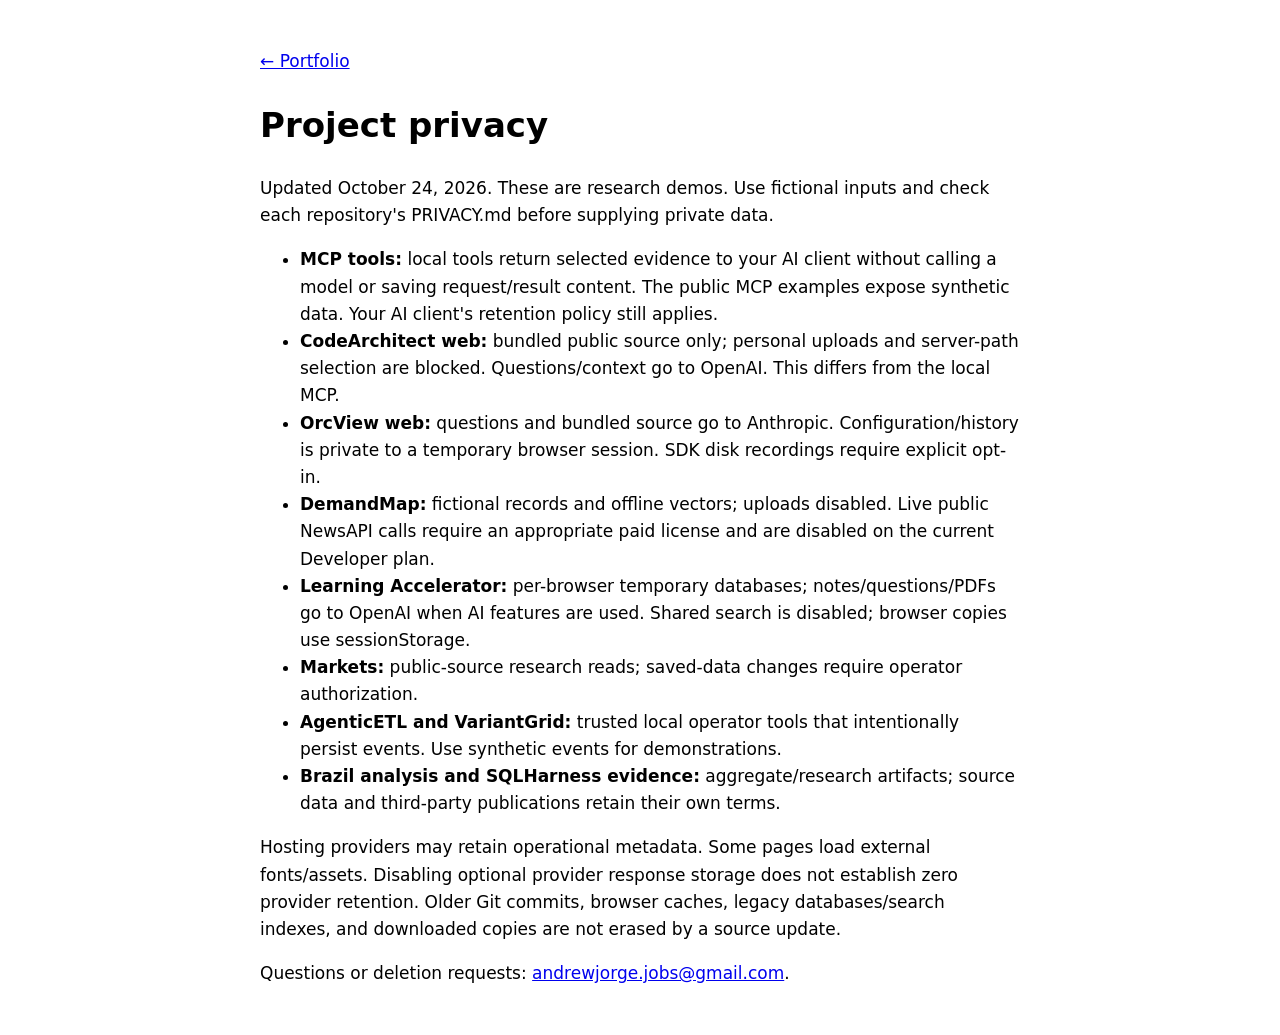
==== privacy.html @ 9eb71bf6 "Make project privacy boundaries discoverable from the portfolio" ====
<!doctype html><html lang="en"><meta charset="utf-8"><meta name="viewport" content="width=device-width,initial-scale=1"><meta name="referrer" content="no-referrer"><title>Project privacy — Andrew Jorge</title><body style="max-width:760px;margin:48px auto;padding:0 24px;font:17px/1.6 system-ui"><a href="/">← Portfolio</a><h1>Project privacy</h1><p>Updated October 24, 2026. These are research demos. Use fictional inputs and check each repository's PRIVACY.md before supplying private data.</p><ul><li><strong>MCP tools:</strong> local tools return selected evidence to your AI client without calling a model or saving request/result content. The public MCP examples expose synthetic data. Your AI client's retention policy still applies.</li><li><strong>CodeArchitect web:</strong> bundled public source only; personal uploads and server-path selection are blocked. Questions/context go to OpenAI. This differs from the local MCP.</li><li><strong>OrcView web:</strong> questions and bundled source go to Anthropic. Configuration/history is private to a temporary browser session. SDK disk recordings require explicit opt-in.</li><li><strong>DemandMap:</strong> fictional records and offline vectors; uploads disabled. Live public NewsAPI calls require an appropriate paid license and are disabled on the current Developer plan.</li><li><strong>Learning Accelerator:</strong> per-browser temporary databases; notes/questions/PDFs go to OpenAI when AI features are used. Shared search is disabled; browser copies use sessionStorage.</li><li><strong>Markets:</strong> public-source research reads; saved-data changes require operator authorization.</li><li><strong>AgenticETL and VariantGrid:</strong> trusted local operator tools that intentionally persist events. Use synthetic events for demonstrations.</li><li><strong>Brazil analysis and SQLHarness evidence:</strong> aggregate/research artifacts; source data and third-party publications retain their own terms.</li></ul><p>Hosting providers may retain operational metadata. Some pages load external fonts/assets. Disabling optional provider response storage does not establish zero provider retention. Older Git commits, browser caches, legacy databases/search indexes, and downloaded copies are not erased by a source update.</p><p>Questions or deletion requests: <a href="mailto:andrewjorge.jobs@gmail.com">andrewjorge.jobs@gmail.com</a>.</p></body></html>
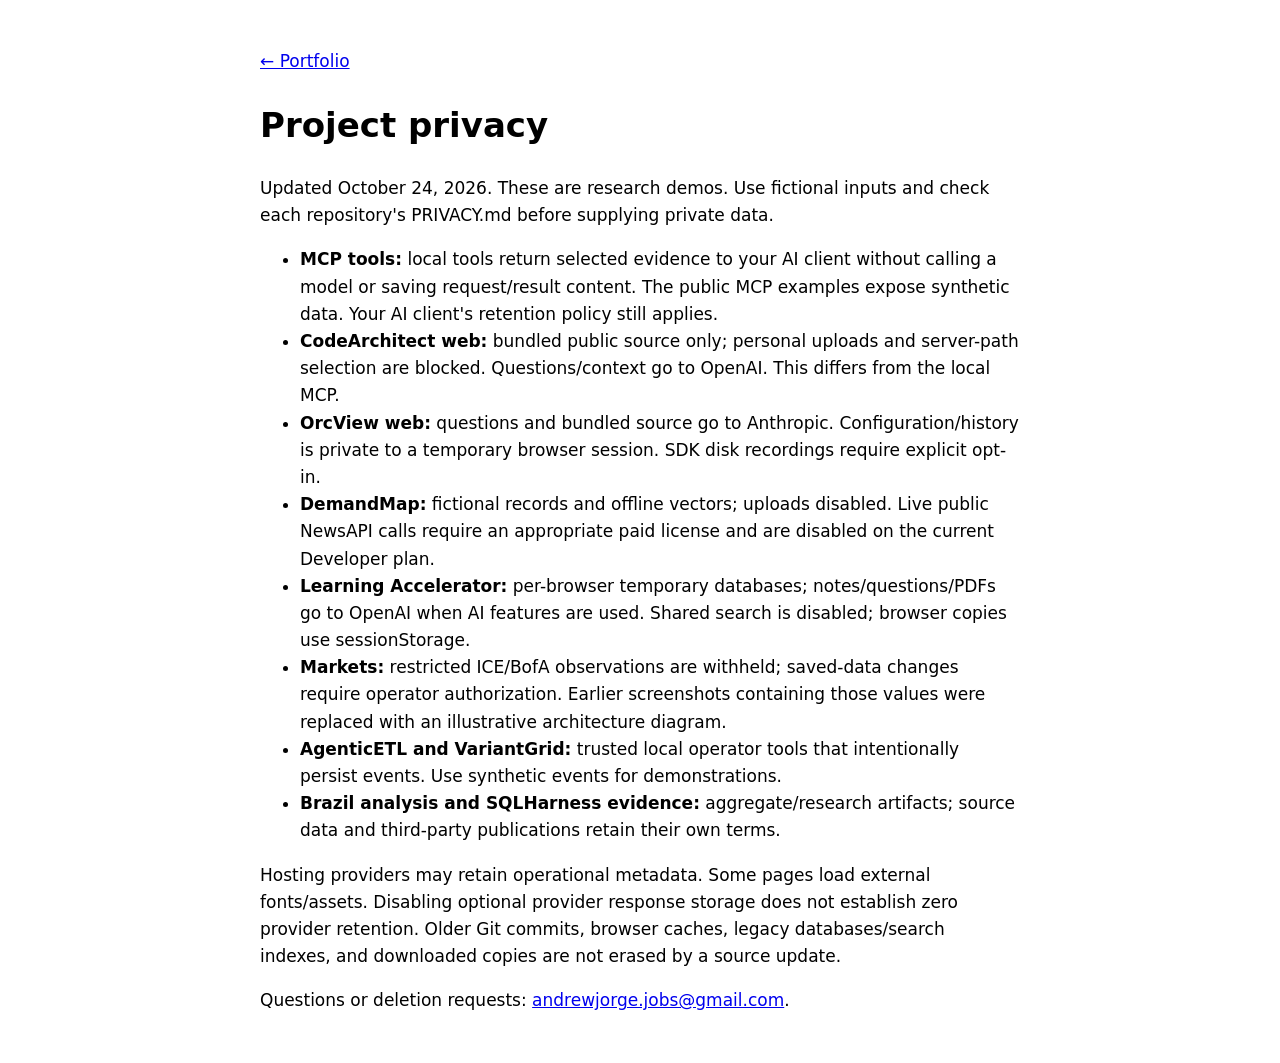
==== commit 532f7110: "Withdraw screenshots containing restricted market values" ====
--- a/privacy.html
+++ b/privacy.html
@@ -1 +1 @@
-<!doctype html><html lang="en"><meta charset="utf-8"><meta name="viewport" content="width=device-width,initial-scale=1"><meta name="referrer" content="no-referrer"><title>Project privacy — Andrew Jorge</title><body style="max-width:760px;margin:48px auto;padding:0 24px;font:17px/1.6 system-ui"><a href="/">← Portfolio</a><h1>Project privacy</h1><p>Updated October 24, 2026. These are research demos. Use fictional inputs and check each repository's PRIVACY.md before supplying private data.</p><ul><li><strong>MCP tools:</strong> local tools return selected evidence to your AI client without calling a model or saving request/result content. The public MCP examples expose synthetic data. Your AI client's retention policy still applies.</li><li><strong>CodeArchitect web:</strong> bundled public source only; personal uploads and server-path selection are blocked. Questions/context go to OpenAI. This differs from the local MCP.</li><li><strong>OrcView web:</strong> questions and bundled source go to Anthropic. Configuration/history is private to a temporary browser session. SDK disk recordings require explicit opt-in.</li><li><strong>DemandMap:</strong> fictional records and offline vectors; uploads disabled. Live public NewsAPI calls require an appropriate paid license and are disabled on the current Developer plan.</li><li><strong>Learning Accelerator:</strong> per-browser temporary databases; notes/questions/PDFs go to OpenAI when AI features are used. Shared search is disabled; browser copies use sessionStorage.</li><li><strong>Markets:</strong> public-source research reads; saved-data changes require operator authorization.</li><li><strong>AgenticETL and VariantGrid:</strong> trusted local operator tools that intentionally persist events. Use synthetic events for demonstrations.</li><li><strong>Brazil analysis and SQLHarness evidence:</strong> aggregate/research artifacts; source data and third-party publications retain their own terms.</li></ul><p>Hosting providers may retain operational metadata. Some pages load external fonts/assets. Disabling optional provider response storage does not establish zero provider retention. Older Git commits, browser caches, legacy databases/search indexes, and downloaded copies are not erased by a source update.</p><p>Questions or deletion requests: <a href="mailto:andrewjorge.jobs@gmail.com">andrewjorge.jobs@gmail.com</a>.</p></body></html>+<!doctype html><html lang="en"><meta charset="utf-8"><meta name="viewport" content="width=device-width,initial-scale=1"><meta name="referrer" content="no-referrer"><title>Project privacy — Andrew Jorge</title><body style="max-width:760px;margin:48px auto;padding:0 24px;font:17px/1.6 system-ui"><a href="/">← Portfolio</a><h1>Project privacy</h1><p>Updated October 24, 2026. These are research demos. Use fictional inputs and check each repository's PRIVACY.md before supplying private data.</p><ul><li><strong>MCP tools:</strong> local tools return selected evidence to your AI client without calling a model or saving request/result content. The public MCP examples expose synthetic data. Your AI client's retention policy still applies.</li><li><strong>CodeArchitect web:</strong> bundled public source only; personal uploads and server-path selection are blocked. Questions/context go to OpenAI. This differs from the local MCP.</li><li><strong>OrcView web:</strong> questions and bundled source go to Anthropic. Configuration/history is private to a temporary browser session. SDK disk recordings require explicit opt-in.</li><li><strong>DemandMap:</strong> fictional records and offline vectors; uploads disabled. Live public NewsAPI calls require an appropriate paid license and are disabled on the current Developer plan.</li><li><strong>Learning Accelerator:</strong> per-browser temporary databases; notes/questions/PDFs go to OpenAI when AI features are used. Shared search is disabled; browser copies use sessionStorage.</li><li><strong>Markets:</strong> restricted ICE/BofA observations are withheld; saved-data changes require operator authorization. Earlier screenshots containing those values were replaced with an illustrative architecture diagram.</li><li><strong>AgenticETL and VariantGrid:</strong> trusted local operator tools that intentionally persist events. Use synthetic events for demonstrations.</li><li><strong>Brazil analysis and SQLHarness evidence:</strong> aggregate/research artifacts; source data and third-party publications retain their own terms.</li></ul><p>Hosting providers may retain operational metadata. Some pages load external fonts/assets. Disabling optional provider response storage does not establish zero provider retention. Older Git commits, browser caches, legacy databases/search indexes, and downloaded copies are not erased by a source update.</p><p>Questions or deletion requests: <a href="mailto:andrewjorge.jobs@gmail.com">andrewjorge.jobs@gmail.com</a>.</p></body></html>
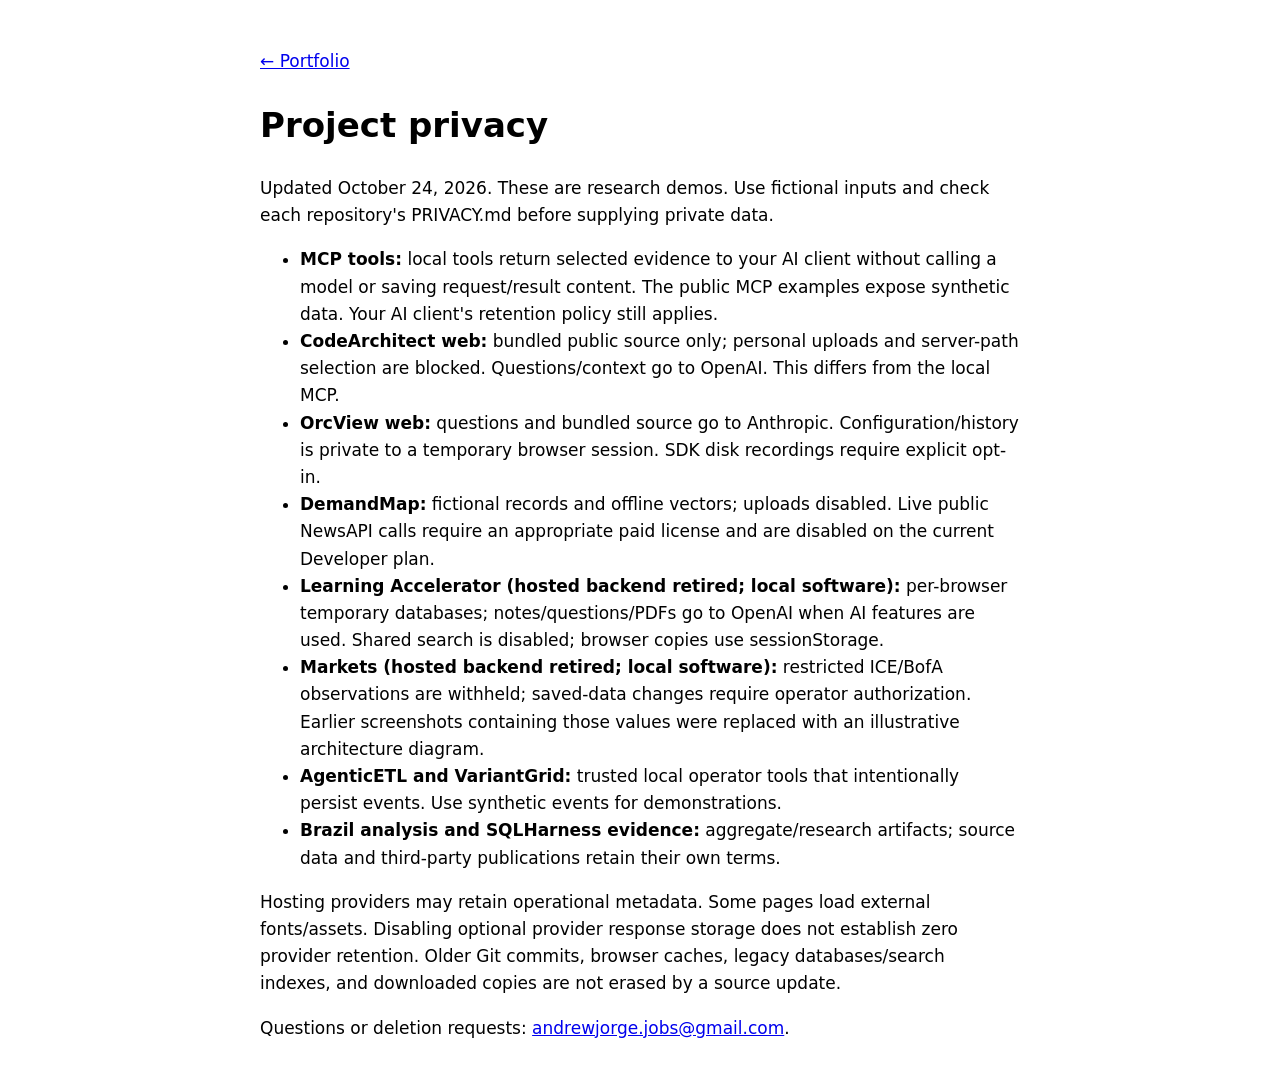
==== commit 7e3000c8: "Mark retired demos as archived and label illustrative market diagrams" ====
--- a/privacy.html
+++ b/privacy.html
@@ -1 +1 @@
-<!doctype html><html lang="en"><meta charset="utf-8"><meta name="viewport" content="width=device-width,initial-scale=1"><meta name="referrer" content="no-referrer"><title>Project privacy — Andrew Jorge</title><body style="max-width:760px;margin:48px auto;padding:0 24px;font:17px/1.6 system-ui"><a href="/">← Portfolio</a><h1>Project privacy</h1><p>Updated October 24, 2026. These are research demos. Use fictional inputs and check each repository's PRIVACY.md before supplying private data.</p><ul><li><strong>MCP tools:</strong> local tools return selected evidence to your AI client without calling a model or saving request/result content. The public MCP examples expose synthetic data. Your AI client's retention policy still applies.</li><li><strong>CodeArchitect web:</strong> bundled public source only; personal uploads and server-path selection are blocked. Questions/context go to OpenAI. This differs from the local MCP.</li><li><strong>OrcView web:</strong> questions and bundled source go to Anthropic. Configuration/history is private to a temporary browser session. SDK disk recordings require explicit opt-in.</li><li><strong>DemandMap:</strong> fictional records and offline vectors; uploads disabled. Live public NewsAPI calls require an appropriate paid license and are disabled on the current Developer plan.</li><li><strong>Learning Accelerator:</strong> per-browser temporary databases; notes/questions/PDFs go to OpenAI when AI features are used. Shared search is disabled; browser copies use sessionStorage.</li><li><strong>Markets:</strong> restricted ICE/BofA observations are withheld; saved-data changes require operator authorization. Earlier screenshots containing those values were replaced with an illustrative architecture diagram.</li><li><strong>AgenticETL and VariantGrid:</strong> trusted local operator tools that intentionally persist events. Use synthetic events for demonstrations.</li><li><strong>Brazil analysis and SQLHarness evidence:</strong> aggregate/research artifacts; source data and third-party publications retain their own terms.</li></ul><p>Hosting providers may retain operational metadata. Some pages load external fonts/assets. Disabling optional provider response storage does not establish zero provider retention. Older Git commits, browser caches, legacy databases/search indexes, and downloaded copies are not erased by a source update.</p><p>Questions or deletion requests: <a href="mailto:andrewjorge.jobs@gmail.com">andrewjorge.jobs@gmail.com</a>.</p></body></html>+<!doctype html><html lang="en"><meta charset="utf-8"><meta name="viewport" content="width=device-width,initial-scale=1"><meta name="referrer" content="no-referrer"><title>Project privacy — Andrew Jorge</title><body style="max-width:760px;margin:48px auto;padding:0 24px;font:17px/1.6 system-ui"><a href="/">← Portfolio</a><h1>Project privacy</h1><p>Updated October 24, 2026. These are research demos. Use fictional inputs and check each repository's PRIVACY.md before supplying private data.</p><ul><li><strong>MCP tools:</strong> local tools return selected evidence to your AI client without calling a model or saving request/result content. The public MCP examples expose synthetic data. Your AI client's retention policy still applies.</li><li><strong>CodeArchitect web:</strong> bundled public source only; personal uploads and server-path selection are blocked. Questions/context go to OpenAI. This differs from the local MCP.</li><li><strong>OrcView web:</strong> questions and bundled source go to Anthropic. Configuration/history is private to a temporary browser session. SDK disk recordings require explicit opt-in.</li><li><strong>DemandMap:</strong> fictional records and offline vectors; uploads disabled. Live public NewsAPI calls require an appropriate paid license and are disabled on the current Developer plan.</li><li><strong>Learning Accelerator (hosted backend retired; local software):</strong> per-browser temporary databases; notes/questions/PDFs go to OpenAI when AI features are used. Shared search is disabled; browser copies use sessionStorage.</li><li><strong>Markets (hosted backend retired; local software):</strong> restricted ICE/BofA observations are withheld; saved-data changes require operator authorization. Earlier screenshots containing those values were replaced with an illustrative architecture diagram.</li><li><strong>AgenticETL and VariantGrid:</strong> trusted local operator tools that intentionally persist events. Use synthetic events for demonstrations.</li><li><strong>Brazil analysis and SQLHarness evidence:</strong> aggregate/research artifacts; source data and third-party publications retain their own terms.</li></ul><p>Hosting providers may retain operational metadata. Some pages load external fonts/assets. Disabling optional provider response storage does not establish zero provider retention. Older Git commits, browser caches, legacy databases/search indexes, and downloaded copies are not erased by a source update.</p><p>Questions or deletion requests: <a href="mailto:andrewjorge.jobs@gmail.com">andrewjorge.jobs@gmail.com</a>.</p></body></html>
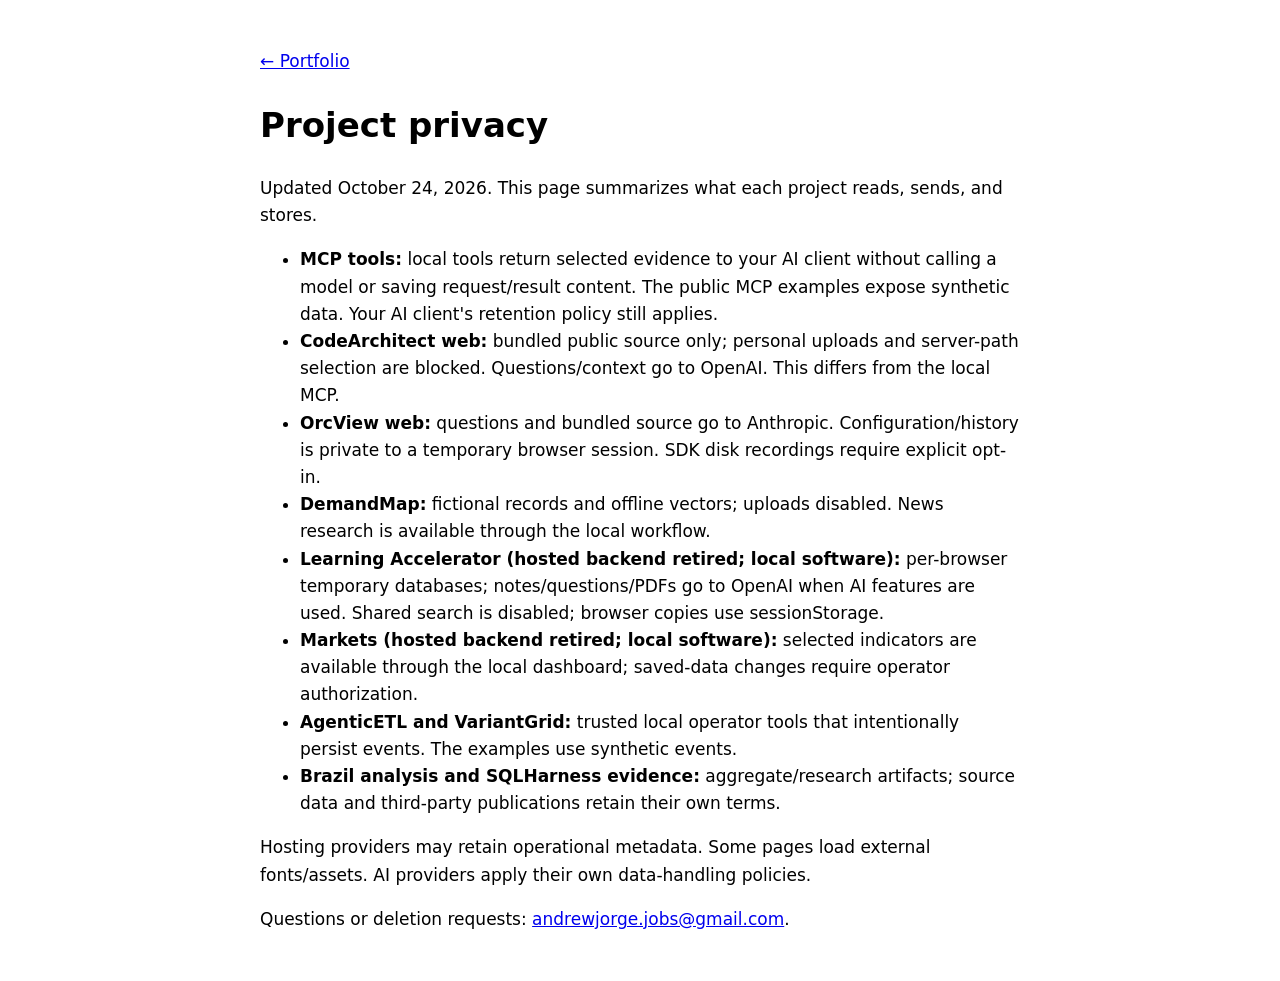
==== commit 68eb00f5: "Describe current project behavior without retrospective warnings" ====
--- a/privacy.html
+++ b/privacy.html
@@ -1 +1 @@
-<!doctype html><html lang="en"><meta charset="utf-8"><meta name="viewport" content="width=device-width,initial-scale=1"><meta name="referrer" content="no-referrer"><title>Project privacy — Andrew Jorge</title><body style="max-width:760px;margin:48px auto;padding:0 24px;font:17px/1.6 system-ui"><a href="/">← Portfolio</a><h1>Project privacy</h1><p>Updated October 24, 2026. These are research demos. Use fictional inputs and check each repository's PRIVACY.md before supplying private data.</p><ul><li><strong>MCP tools:</strong> local tools return selected evidence to your AI client without calling a model or saving request/result content. The public MCP examples expose synthetic data. Your AI client's retention policy still applies.</li><li><strong>CodeArchitect web:</strong> bundled public source only; personal uploads and server-path selection are blocked. Questions/context go to OpenAI. This differs from the local MCP.</li><li><strong>OrcView web:</strong> questions and bundled source go to Anthropic. Configuration/history is private to a temporary browser session. SDK disk recordings require explicit opt-in.</li><li><strong>DemandMap:</strong> fictional records and offline vectors; uploads disabled. Live public NewsAPI calls require an appropriate paid license and are disabled on the current Developer plan.</li><li><strong>Learning Accelerator (hosted backend retired; local software):</strong> per-browser temporary databases; notes/questions/PDFs go to OpenAI when AI features are used. Shared search is disabled; browser copies use sessionStorage.</li><li><strong>Markets (hosted backend retired; local software):</strong> restricted ICE/BofA observations are withheld; saved-data changes require operator authorization. Earlier screenshots containing those values were replaced with an illustrative architecture diagram.</li><li><strong>AgenticETL and VariantGrid:</strong> trusted local operator tools that intentionally persist events. Use synthetic events for demonstrations.</li><li><strong>Brazil analysis and SQLHarness evidence:</strong> aggregate/research artifacts; source data and third-party publications retain their own terms.</li></ul><p>Hosting providers may retain operational metadata. Some pages load external fonts/assets. Disabling optional provider response storage does not establish zero provider retention. Older Git commits, browser caches, legacy databases/search indexes, and downloaded copies are not erased by a source update.</p><p>Questions or deletion requests: <a href="mailto:andrewjorge.jobs@gmail.com">andrewjorge.jobs@gmail.com</a>.</p></body></html>+<!doctype html><html lang="en"><meta charset="utf-8"><meta name="viewport" content="width=device-width,initial-scale=1"><meta name="referrer" content="no-referrer"><title>Project privacy — Andrew Jorge</title><body style="max-width:760px;margin:48px auto;padding:0 24px;font:17px/1.6 system-ui"><a href="/">← Portfolio</a><h1>Project privacy</h1><p>Updated October 24, 2026. This page summarizes what each project reads, sends, and stores.</p><ul><li><strong>MCP tools:</strong> local tools return selected evidence to your AI client without calling a model or saving request/result content. The public MCP examples expose synthetic data. Your AI client's retention policy still applies.</li><li><strong>CodeArchitect web:</strong> bundled public source only; personal uploads and server-path selection are blocked. Questions/context go to OpenAI. This differs from the local MCP.</li><li><strong>OrcView web:</strong> questions and bundled source go to Anthropic. Configuration/history is private to a temporary browser session. SDK disk recordings require explicit opt-in.</li><li><strong>DemandMap:</strong> fictional records and offline vectors; uploads disabled. News research is available through the local workflow.</li><li><strong>Learning Accelerator (hosted backend retired; local software):</strong> per-browser temporary databases; notes/questions/PDFs go to OpenAI when AI features are used. Shared search is disabled; browser copies use sessionStorage.</li><li><strong>Markets (hosted backend retired; local software):</strong> selected indicators are available through the local dashboard; saved-data changes require operator authorization.</li><li><strong>AgenticETL and VariantGrid:</strong> trusted local operator tools that intentionally persist events. The examples use synthetic events.</li><li><strong>Brazil analysis and SQLHarness evidence:</strong> aggregate/research artifacts; source data and third-party publications retain their own terms.</li></ul><p>Hosting providers may retain operational metadata. Some pages load external fonts/assets. AI providers apply their own data-handling policies.</p><p>Questions or deletion requests: <a href="mailto:andrewjorge.jobs@gmail.com">andrewjorge.jobs@gmail.com</a>.</p></body></html>
